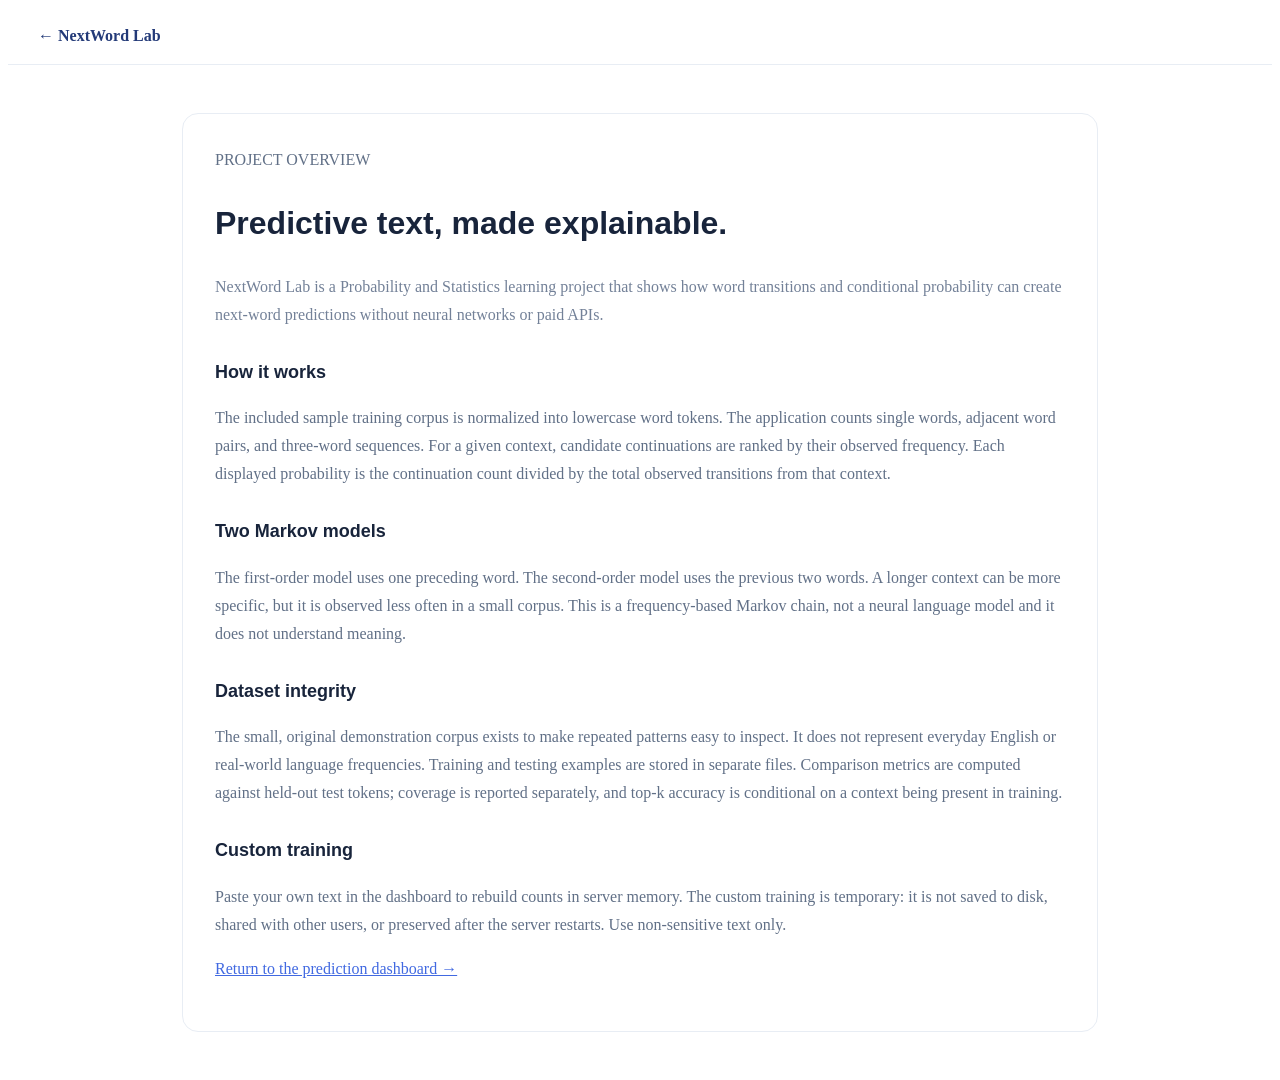
==== frontend/templates/about.html @ 48cbc587 "Initial commit from v0 V0-Chat-Id: hJizGkPLXtA" ====
<!doctype html><html lang="en"><head><meta charset="utf-8"><meta name="viewport" content="width=device-width,initial-scale=1"><title>About NextWord Lab</title><link rel="stylesheet" href="{{ url_for('static', filename='css/style.css') }}"><style>.article{max-width:850px;margin:48px auto;padding:32px;background:#fff;border:1px solid #e8edf4;border-radius:16px;line-height:1.75;color:#617087}.article h1,.article h2{font-family:Manrope,sans-serif;color:#18243b}.article h1{font-size:32px}.article h2{font-size:18px;margin-top:28px}.article a{color:#4169e1}.article .lead{font-size:16px;color:#738198}.site-head{padding:19px 30px;background:white;border-bottom:1px solid #e8edf4}.site-head a{color:#233a78;text-decoration:none;font-weight:700}</style></head><body><header class="site-head"><a href="/">← NextWord Lab</a></header><main class="article"><div class="eyebrow">PROJECT OVERVIEW</div><h1>Predictive text, made explainable.</h1><p class="lead">NextWord Lab is a Probability and Statistics learning project that shows how word transitions and conditional probability can create next-word predictions without neural networks or paid APIs.</p><h2>How it works</h2><p>The included sample training corpus is normalized into lowercase word tokens. The application counts single words, adjacent word pairs, and three-word sequences. For a given context, candidate continuations are ranked by their observed frequency. Each displayed probability is the continuation count divided by the total observed transitions from that context.</p><h2>Two Markov models</h2><p>The first-order model uses one preceding word. The second-order model uses the previous two words. A longer context can be more specific, but it is observed less often in a small corpus. This is a frequency-based Markov chain, not a neural language model and it does not understand meaning.</p><h2>Dataset integrity</h2><p>The small, original demonstration corpus exists to make repeated patterns easy to inspect. It does not represent everyday English or real-world language frequencies. Training and testing examples are stored in separate files. Comparison metrics are computed against held-out test tokens; coverage is reported separately, and top-k accuracy is conditional on a context being present in training.</p><h2>Custom training</h2><p>Paste your own text in the dashboard to rebuild counts in server memory. The custom training is temporary: it is not saved to disk, shared with other users, or preserved after the server restarts. Use non-sensitive text only.</p><p><a href="/">Return to the prediction dashboard →</a></p></main></body></html>
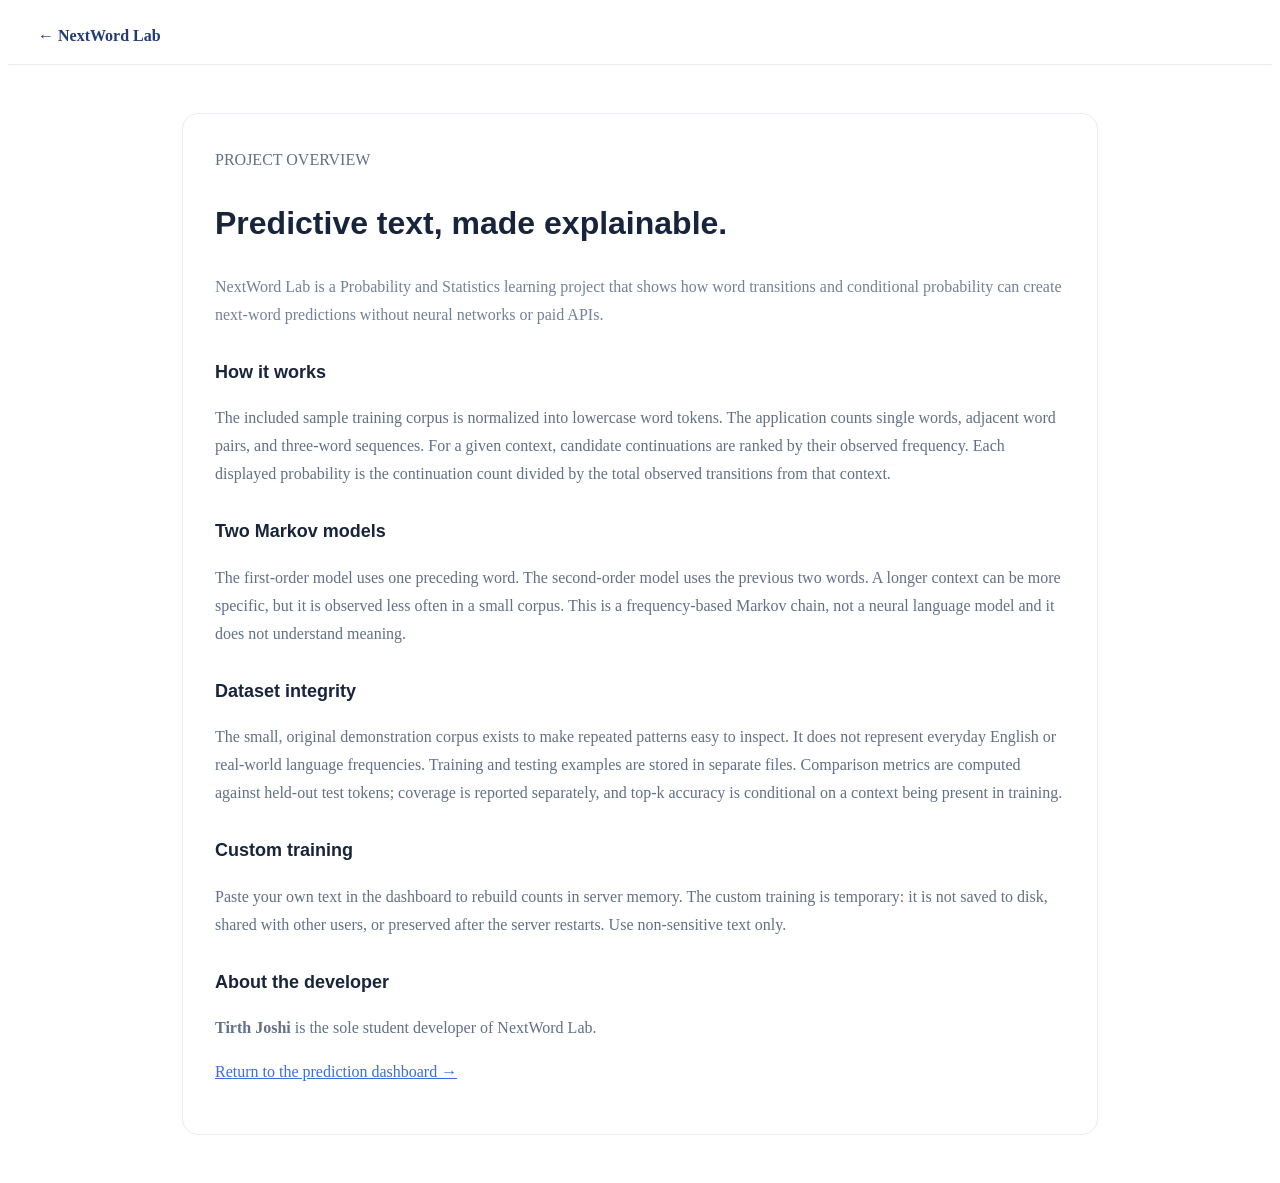
==== commit 1557631f: "Add student developer to about page" ====
--- a/frontend/templates/about.html
+++ b/frontend/templates/about.html
@@ -1 +1 @@
-<!doctype html><html lang="en"><head><meta charset="utf-8"><meta name="viewport" content="width=device-width,initial-scale=1"><title>About NextWord Lab</title><link rel="stylesheet" href="{{ url_for('static', filename='css/style.css') }}"><style>.article{max-width:850px;margin:48px auto;padding:32px;background:#fff;border:1px solid #e8edf4;border-radius:16px;line-height:1.75;color:#617087}.article h1,.article h2{font-family:Manrope,sans-serif;color:#18243b}.article h1{font-size:32px}.article h2{font-size:18px;margin-top:28px}.article a{color:#4169e1}.article .lead{font-size:16px;color:#738198}.site-head{padding:19px 30px;background:white;border-bottom:1px solid #e8edf4}.site-head a{color:#233a78;text-decoration:none;font-weight:700}</style></head><body><header class="site-head"><a href="/">← NextWord Lab</a></header><main class="article"><div class="eyebrow">PROJECT OVERVIEW</div><h1>Predictive text, made explainable.</h1><p class="lead">NextWord Lab is a Probability and Statistics learning project that shows how word transitions and conditional probability can create next-word predictions without neural networks or paid APIs.</p><h2>How it works</h2><p>The included sample training corpus is normalized into lowercase word tokens. The application counts single words, adjacent word pairs, and three-word sequences. For a given context, candidate continuations are ranked by their observed frequency. Each displayed probability is the continuation count divided by the total observed transitions from that context.</p><h2>Two Markov models</h2><p>The first-order model uses one preceding word. The second-order model uses the previous two words. A longer context can be more specific, but it is observed less often in a small corpus. This is a frequency-based Markov chain, not a neural language model and it does not understand meaning.</p><h2>Dataset integrity</h2><p>The small, original demonstration corpus exists to make repeated patterns easy to inspect. It does not represent everyday English or real-world language frequencies. Training and testing examples are stored in separate files. Comparison metrics are computed against held-out test tokens; coverage is reported separately, and top-k accuracy is conditional on a context being present in training.</p><h2>Custom training</h2><p>Paste your own text in the dashboard to rebuild counts in server memory. The custom training is temporary: it is not saved to disk, shared with other users, or preserved after the server restarts. Use non-sensitive text only.</p><p><a href="/">Return to the prediction dashboard →</a></p></main></body></html>
+<!doctype html><html lang="en"><head><meta charset="utf-8"><meta name="viewport" content="width=device-width,initial-scale=1"><title>About NextWord Lab</title><link rel="stylesheet" href="{{ url_for('static', filename='css/style.css') }}"><style>.article{max-width:850px;margin:48px auto;padding:32px;background:#fff;border:1px solid #e8edf4;border-radius:16px;line-height:1.75;color:#617087}.article h1,.article h2{font-family:Manrope,sans-serif;color:#18243b}.article h1{font-size:32px}.article h2{font-size:18px;margin-top:28px}.article a{color:#4169e1}.article .lead{font-size:16px;color:#738198}.site-head{padding:19px 30px;background:white;border-bottom:1px solid #e8edf4}.site-head a{color:#233a78;text-decoration:none;font-weight:700}</style></head><body><header class="site-head"><a href="/">← NextWord Lab</a></header><main class="article"><div class="eyebrow">PROJECT OVERVIEW</div><h1>Predictive text, made explainable.</h1><p class="lead">NextWord Lab is a Probability and Statistics learning project that shows how word transitions and conditional probability can create next-word predictions without neural networks or paid APIs.</p><h2>How it works</h2><p>The included sample training corpus is normalized into lowercase word tokens. The application counts single words, adjacent word pairs, and three-word sequences. For a given context, candidate continuations are ranked by their observed frequency. Each displayed probability is the continuation count divided by the total observed transitions from that context.</p><h2>Two Markov models</h2><p>The first-order model uses one preceding word. The second-order model uses the previous two words. A longer context can be more specific, but it is observed less often in a small corpus. This is a frequency-based Markov chain, not a neural language model and it does not understand meaning.</p><h2>Dataset integrity</h2><p>The small, original demonstration corpus exists to make repeated patterns easy to inspect. It does not represent everyday English or real-world language frequencies. Training and testing examples are stored in separate files. Comparison metrics are computed against held-out test tokens; coverage is reported separately, and top-k accuracy is conditional on a context being present in training.</p><h2>Custom training</h2><p>Paste your own text in the dashboard to rebuild counts in server memory. The custom training is temporary: it is not saved to disk, shared with other users, or preserved after the server restarts. Use non-sensitive text only.</p><h2>About the developer</h2><p><strong>Tirth Joshi</strong> is the sole student developer of NextWord Lab.</p><p><a href="/">Return to the prediction dashboard →</a></p></main></body></html>
